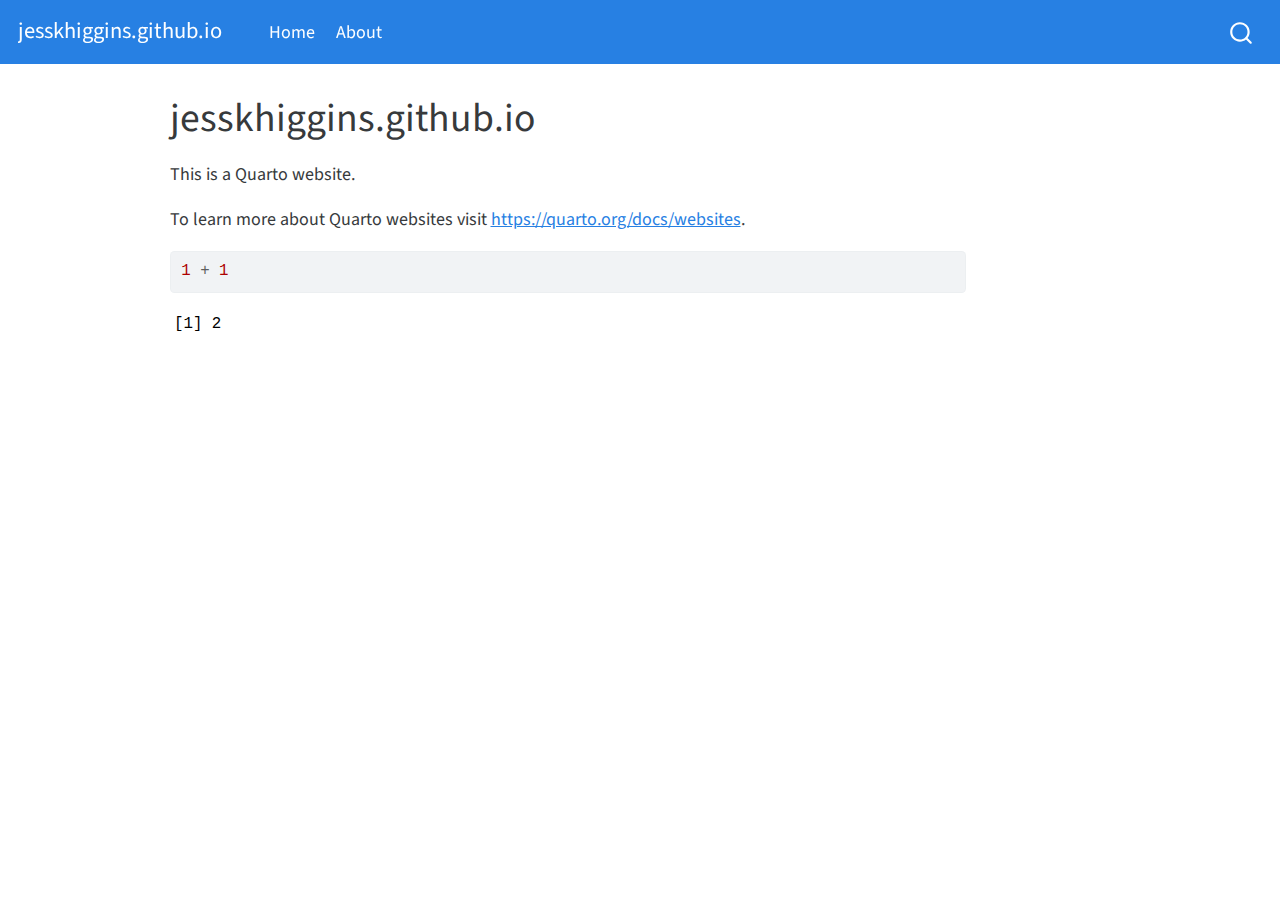
==== docs/index.html @ f2fef488 "setup files" ====
<!DOCTYPE html>
<html xmlns="http://www.w3.org/1999/xhtml" lang="en" xml:lang="en"><head>

<meta charset="utf-8">
<meta name="generator" content="quarto-1.2.269">

<meta name="viewport" content="width=device-width, initial-scale=1.0, user-scalable=yes">


<title>jesskhiggins.github.io</title>
<style>
code{white-space: pre-wrap;}
span.smallcaps{font-variant: small-caps;}
div.columns{display: flex; gap: min(4vw, 1.5em);}
div.column{flex: auto; overflow-x: auto;}
div.hanging-indent{margin-left: 1.5em; text-indent: -1.5em;}
ul.task-list{list-style: none;}
ul.task-list li input[type="checkbox"] {
  width: 0.8em;
  margin: 0 0.8em 0.2em -1.6em;
  vertical-align: middle;
}
pre > code.sourceCode { white-space: pre; position: relative; }
pre > code.sourceCode > span { display: inline-block; line-height: 1.25; }
pre > code.sourceCode > span:empty { height: 1.2em; }
.sourceCode { overflow: visible; }
code.sourceCode > span { color: inherit; text-decoration: inherit; }
div.sourceCode { margin: 1em 0; }
pre.sourceCode { margin: 0; }
@media screen {
div.sourceCode { overflow: auto; }
}
@media print {
pre > code.sourceCode { white-space: pre-wrap; }
pre > code.sourceCode > span { text-indent: -5em; padding-left: 5em; }
}
pre.numberSource code
  { counter-reset: source-line 0; }
pre.numberSource code > span
  { position: relative; left: -4em; counter-increment: source-line; }
pre.numberSource code > span > a:first-child::before
  { content: counter(source-line);
    position: relative; left: -1em; text-align: right; vertical-align: baseline;
    border: none; display: inline-block;
    -webkit-touch-callout: none; -webkit-user-select: none;
    -khtml-user-select: none; -moz-user-select: none;
    -ms-user-select: none; user-select: none;
    padding: 0 4px; width: 4em;
    color: #aaaaaa;
  }
pre.numberSource { margin-left: 3em; border-left: 1px solid #aaaaaa;  padding-left: 4px; }
div.sourceCode
  {   }
@media screen {
pre > code.sourceCode > span > a:first-child::before { text-decoration: underline; }
}
code span.al { color: #ff0000; font-weight: bold; } /* Alert */
code span.an { color: #60a0b0; font-weight: bold; font-style: italic; } /* Annotation */
code span.at { color: #7d9029; } /* Attribute */
code span.bn { color: #40a070; } /* BaseN */
code span.bu { color: #008000; } /* BuiltIn */
code span.cf { color: #007020; font-weight: bold; } /* ControlFlow */
code span.ch { color: #4070a0; } /* Char */
code span.cn { color: #880000; } /* Constant */
code span.co { color: #60a0b0; font-style: italic; } /* Comment */
code span.cv { color: #60a0b0; font-weight: bold; font-style: italic; } /* CommentVar */
code span.do { color: #ba2121; font-style: italic; } /* Documentation */
code span.dt { color: #902000; } /* DataType */
code span.dv { color: #40a070; } /* DecVal */
code span.er { color: #ff0000; font-weight: bold; } /* Error */
code span.ex { } /* Extension */
code span.fl { color: #40a070; } /* Float */
code span.fu { color: #06287e; } /* Function */
code span.im { color: #008000; font-weight: bold; } /* Import */
code span.in { color: #60a0b0; font-weight: bold; font-style: italic; } /* Information */
code span.kw { color: #007020; font-weight: bold; } /* Keyword */
code span.op { color: #666666; } /* Operator */
code span.ot { color: #007020; } /* Other */
code span.pp { color: #bc7a00; } /* Preprocessor */
code span.sc { color: #4070a0; } /* SpecialChar */
code span.ss { color: #bb6688; } /* SpecialString */
code span.st { color: #4070a0; } /* String */
code span.va { color: #19177c; } /* Variable */
code span.vs { color: #4070a0; } /* VerbatimString */
code span.wa { color: #60a0b0; font-weight: bold; font-style: italic; } /* Warning */
</style>


<script src="site_libs/quarto-nav/quarto-nav.js"></script>
<script src="site_libs/quarto-nav/headroom.min.js"></script>
<script src="site_libs/clipboard/clipboard.min.js"></script>
<script src="site_libs/quarto-search/autocomplete.umd.js"></script>
<script src="site_libs/quarto-search/fuse.min.js"></script>
<script src="site_libs/quarto-search/quarto-search.js"></script>
<meta name="quarto:offset" content="./">
<script src="site_libs/quarto-html/quarto.js"></script>
<script src="site_libs/quarto-html/popper.min.js"></script>
<script src="site_libs/quarto-html/tippy.umd.min.js"></script>
<script src="site_libs/quarto-html/anchor.min.js"></script>
<link href="site_libs/quarto-html/tippy.css" rel="stylesheet">
<link href="site_libs/quarto-html/quarto-syntax-highlighting.css" rel="stylesheet" id="quarto-text-highlighting-styles">
<script src="site_libs/bootstrap/bootstrap.min.js"></script>
<link href="site_libs/bootstrap/bootstrap-icons.css" rel="stylesheet">
<link href="site_libs/bootstrap/bootstrap.min.css" rel="stylesheet" id="quarto-bootstrap" data-mode="light">
<script id="quarto-search-options" type="application/json">{
  "location": "navbar",
  "copy-button": false,
  "collapse-after": 3,
  "panel-placement": "end",
  "type": "overlay",
  "limit": 20,
  "language": {
    "search-no-results-text": "No results",
    "search-matching-documents-text": "matching documents",
    "search-copy-link-title": "Copy link to search",
    "search-hide-matches-text": "Hide additional matches",
    "search-more-match-text": "more match in this document",
    "search-more-matches-text": "more matches in this document",
    "search-clear-button-title": "Clear",
    "search-detached-cancel-button-title": "Cancel",
    "search-submit-button-title": "Submit"
  }
}</script>


<link rel="stylesheet" href="styles.css">
</head>

<body class="nav-fixed">

<div id="quarto-search-results"></div>
  <header id="quarto-header" class="headroom fixed-top">
    <nav class="navbar navbar-expand-lg navbar-dark ">
      <div class="navbar-container container-fluid">
      <div class="navbar-brand-container">
    <a class="navbar-brand" href="./index.html">
    <span class="navbar-title">jesskhiggins.github.io</span>
    </a>
  </div>
          <button class="navbar-toggler" type="button" data-bs-toggle="collapse" data-bs-target="#navbarCollapse" aria-controls="navbarCollapse" aria-expanded="false" aria-label="Toggle navigation" onclick="if (window.quartoToggleHeadroom) { window.quartoToggleHeadroom(); }">
  <span class="navbar-toggler-icon"></span>
</button>
          <div class="collapse navbar-collapse" id="navbarCollapse">
            <ul class="navbar-nav navbar-nav-scroll me-auto">
  <li class="nav-item">
    <a class="nav-link active" href="./index.html" aria-current="page">
 <span class="menu-text">Home</span></a>
  </li>  
  <li class="nav-item">
    <a class="nav-link" href="./about.html">
 <span class="menu-text">About</span></a>
  </li>  
</ul>
              <div id="quarto-search" class="" title="Search"></div>
          </div> <!-- /navcollapse -->
      </div> <!-- /container-fluid -->
    </nav>
</header>
<!-- content -->
<div id="quarto-content" class="quarto-container page-columns page-rows-contents page-layout-article page-navbar">
<!-- sidebar -->
<!-- margin-sidebar -->
    <div id="quarto-margin-sidebar" class="sidebar margin-sidebar">
        
    </div>
<!-- main -->
<main class="content" id="quarto-document-content">

<header id="title-block-header" class="quarto-title-block default">
<div class="quarto-title">
<h1 class="title">jesskhiggins.github.io</h1>
</div>



<div class="quarto-title-meta">

    
  
    
  </div>
  

</header>

<p>This is a Quarto website.</p>
<p>To learn more about Quarto websites visit <a href="https://quarto.org/docs/websites" class="uri">https://quarto.org/docs/websites</a>.</p>
<div class="cell">
<div class="sourceCode cell-code" id="cb1"><pre class="sourceCode r code-with-copy"><code class="sourceCode r"><span id="cb1-1"><a href="#cb1-1" aria-hidden="true" tabindex="-1"></a><span class="dv">1</span> <span class="sc">+</span> <span class="dv">1</span></span></code><button title="Copy to Clipboard" class="code-copy-button"><i class="bi"></i></button></pre></div>
<div class="cell-output cell-output-stdout">
<pre><code>[1] 2</code></pre>
</div>
</div>



</main> <!-- /main -->
<script id="quarto-html-after-body" type="application/javascript">
window.document.addEventListener("DOMContentLoaded", function (event) {
  const toggleBodyColorMode = (bsSheetEl) => {
    const mode = bsSheetEl.getAttribute("data-mode");
    const bodyEl = window.document.querySelector("body");
    if (mode === "dark") {
      bodyEl.classList.add("quarto-dark");
      bodyEl.classList.remove("quarto-light");
    } else {
      bodyEl.classList.add("quarto-light");
      bodyEl.classList.remove("quarto-dark");
    }
  }
  const toggleBodyColorPrimary = () => {
    const bsSheetEl = window.document.querySelector("link#quarto-bootstrap");
    if (bsSheetEl) {
      toggleBodyColorMode(bsSheetEl);
    }
  }
  toggleBodyColorPrimary();  
  const icon = "";
  const anchorJS = new window.AnchorJS();
  anchorJS.options = {
    placement: 'right',
    icon: icon
  };
  anchorJS.add('.anchored');
  const clipboard = new window.ClipboardJS('.code-copy-button', {
    target: function(trigger) {
      return trigger.previousElementSibling;
    }
  });
  clipboard.on('success', function(e) {
    // button target
    const button = e.trigger;
    // don't keep focus
    button.blur();
    // flash "checked"
    button.classList.add('code-copy-button-checked');
    var currentTitle = button.getAttribute("title");
    button.setAttribute("title", "Copied!");
    let tooltip;
    if (window.bootstrap) {
      button.setAttribute("data-bs-toggle", "tooltip");
      button.setAttribute("data-bs-placement", "left");
      button.setAttribute("data-bs-title", "Copied!");
      tooltip = new bootstrap.Tooltip(button, 
        { trigger: "manual", 
          customClass: "code-copy-button-tooltip",
          offset: [0, -8]});
      tooltip.show();    
    }
    setTimeout(function() {
      if (tooltip) {
        tooltip.hide();
        button.removeAttribute("data-bs-title");
        button.removeAttribute("data-bs-toggle");
        button.removeAttribute("data-bs-placement");
      }
      button.setAttribute("title", currentTitle);
      button.classList.remove('code-copy-button-checked');
    }, 1000);
    // clear code selection
    e.clearSelection();
  });
  function tippyHover(el, contentFn) {
    const config = {
      allowHTML: true,
      content: contentFn,
      maxWidth: 500,
      delay: 100,
      arrow: false,
      appendTo: function(el) {
          return el.parentElement;
      },
      interactive: true,
      interactiveBorder: 10,
      theme: 'quarto',
      placement: 'bottom-start'
    };
    window.tippy(el, config); 
  }
  const noterefs = window.document.querySelectorAll('a[role="doc-noteref"]');
  for (var i=0; i<noterefs.length; i++) {
    const ref = noterefs[i];
    tippyHover(ref, function() {
      // use id or data attribute instead here
      let href = ref.getAttribute('data-footnote-href') || ref.getAttribute('href');
      try { href = new URL(href).hash; } catch {}
      const id = href.replace(/^#\/?/, "");
      const note = window.document.getElementById(id);
      return note.innerHTML;
    });
  }
  const findCites = (el) => {
    const parentEl = el.parentElement;
    if (parentEl) {
      const cites = parentEl.dataset.cites;
      if (cites) {
        return {
          el,
          cites: cites.split(' ')
        };
      } else {
        return findCites(el.parentElement)
      }
    } else {
      return undefined;
    }
  };
  var bibliorefs = window.document.querySelectorAll('a[role="doc-biblioref"]');
  for (var i=0; i<bibliorefs.length; i++) {
    const ref = bibliorefs[i];
    const citeInfo = findCites(ref);
    if (citeInfo) {
      tippyHover(citeInfo.el, function() {
        var popup = window.document.createElement('div');
        citeInfo.cites.forEach(function(cite) {
          var citeDiv = window.document.createElement('div');
          citeDiv.classList.add('hanging-indent');
          citeDiv.classList.add('csl-entry');
          var biblioDiv = window.document.getElementById('ref-' + cite);
          if (biblioDiv) {
            citeDiv.innerHTML = biblioDiv.innerHTML;
          }
          popup.appendChild(citeDiv);
        });
        return popup.innerHTML;
      });
    }
  }
});
</script>
</div> <!-- /content -->



</body></html>
---- docs/site_libs/quarto-html/tippy.css ----
.tippy-box[data-animation=fade][data-state=hidden]{opacity:0}[data-tippy-root]{max-width:calc(100vw - 10px)}.tippy-box{position:relative;background-color:#333;color:#fff;border-radius:4px;font-size:14px;line-height:1.4;white-space:normal;outline:0;transition-property:transform,visibility,opacity}.tippy-box[data-placement^=top]>.tippy-arrow{bottom:0}.tippy-box[data-placement^=top]>.tippy-arrow:before{bottom:-7px;left:0;border-width:8px 8px 0;border-top-color:initial;transform-origin:center top}.tippy-box[data-placement^=bottom]>.tippy-arrow{top:0}.tippy-box[data-placement^=bottom]>.tippy-arrow:before{top:-7px;left:0;border-width:0 8px 8px;border-bottom-color:initial;transform-origin:center bottom}.tippy-box[data-placement^=left]>.tippy-arrow{right:0}.tippy-box[data-placement^=left]>.tippy-arrow:before{border-width:8px 0 8px 8px;border-left-color:initial;right:-7px;transform-origin:center left}.tippy-box[data-placement^=right]>.tippy-arrow{left:0}.tippy-box[data-placement^=right]>.tippy-arrow:before{left:-7px;border-width:8px 8px 8px 0;border-right-color:initial;transform-origin:center right}.tippy-box[data-inertia][data-state=visible]{transition-timing-function:cubic-bezier(.54,1.5,.38,1.11)}.tippy-arrow{width:16px;height:16px;color:#333}.tippy-arrow:before{content:"";position:absolute;border-color:transparent;border-style:solid}.tippy-content{position:relative;padding:5px 9px;z-index:1}
---- docs/site_libs/quarto-html/quarto-syntax-highlighting.css ----
/* quarto syntax highlight colors */
:root {
  --quarto-hl-ot-color: #003B4F;
  --quarto-hl-at-color: #657422;
  --quarto-hl-ss-color: #20794D;
  --quarto-hl-an-color: #5E5E5E;
  --quarto-hl-fu-color: #4758AB;
  --quarto-hl-st-color: #20794D;
  --quarto-hl-cf-color: #003B4F;
  --quarto-hl-op-color: #5E5E5E;
  --quarto-hl-er-color: #AD0000;
  --quarto-hl-bn-color: #AD0000;
  --quarto-hl-al-color: #AD0000;
  --quarto-hl-va-color: #111111;
  --quarto-hl-bu-color: inherit;
  --quarto-hl-ex-color: inherit;
  --quarto-hl-pp-color: #AD0000;
  --quarto-hl-in-color: #5E5E5E;
  --quarto-hl-vs-color: #20794D;
  --quarto-hl-wa-color: #5E5E5E;
  --quarto-hl-do-color: #5E5E5E;
  --quarto-hl-im-color: #00769E;
  --quarto-hl-ch-color: #20794D;
  --quarto-hl-dt-color: #AD0000;
  --quarto-hl-fl-color: #AD0000;
  --quarto-hl-co-color: #5E5E5E;
  --quarto-hl-cv-color: #5E5E5E;
  --quarto-hl-cn-color: #8f5902;
  --quarto-hl-sc-color: #5E5E5E;
  --quarto-hl-dv-color: #AD0000;
  --quarto-hl-kw-color: #003B4F;
}

/* other quarto variables */
:root {
  --quarto-font-monospace: SFMono-Regular, Menlo, Monaco, Consolas, "Liberation Mono", "Courier New", monospace;
}

pre > code.sourceCode > span {
  color: #003B4F;
}

code span {
  color: #003B4F;
}

code.sourceCode > span {
  color: #003B4F;
}

div.sourceCode,
div.sourceCode pre.sourceCode {
  color: #003B4F;
}

code span.ot {
  color: #003B4F;
}

code span.at {
  color: #657422;
}

code span.ss {
  color: #20794D;
}

code span.an {
  color: #5E5E5E;
}

code span.fu {
  color: #4758AB;
}

code span.st {
  color: #20794D;
}

code span.cf {
  color: #003B4F;
}

code span.op {
  color: #5E5E5E;
}

code span.er {
  color: #AD0000;
}

code span.bn {
  color: #AD0000;
}

code span.al {
  color: #AD0000;
}

code span.va {
  color: #111111;
}

code span.pp {
  color: #AD0000;
}

code span.in {
  color: #5E5E5E;
}

code span.vs {
  color: #20794D;
}

code span.wa {
  color: #5E5E5E;
  font-style: italic;
}

code span.do {
  color: #5E5E5E;
  font-style: italic;
}

code span.im {
  color: #00769E;
}

code span.ch {
  color: #20794D;
}

code span.dt {
  color: #AD0000;
}

code span.fl {
  color: #AD0000;
}

code span.co {
  color: #5E5E5E;
}

code span.cv {
  color: #5E5E5E;
  font-style: italic;
}

code span.cn {
  color: #8f5902;
}

code span.sc {
  color: #5E5E5E;
}

code span.dv {
  color: #AD0000;
}

code span.kw {
  color: #003B4F;
}

.prevent-inlining {
  content: "</";
}

/*# sourceMappingURL=debc5d5d77c3f9108843748ff7464032.css.map */
---- docs/styles.css ----
/* css styles */
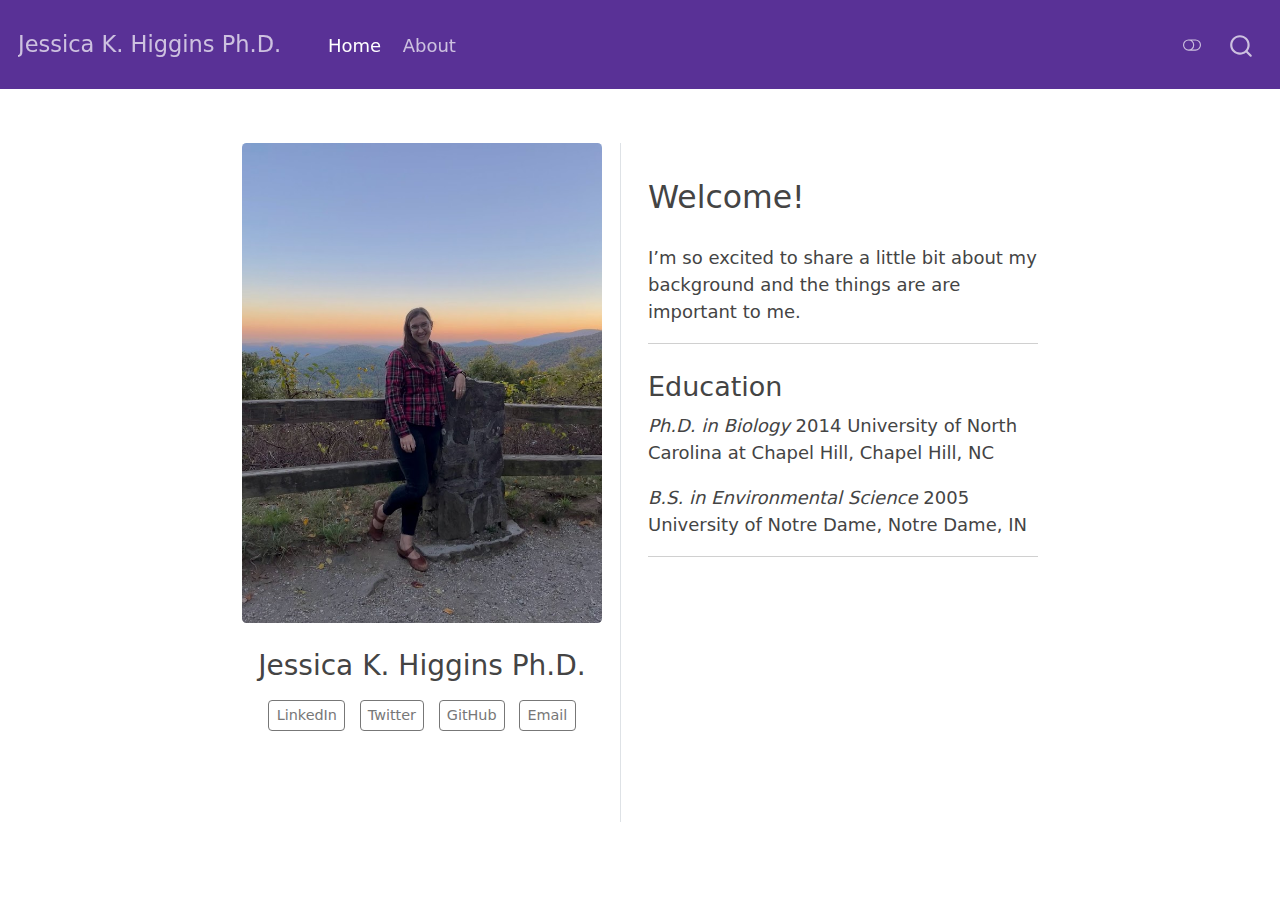
==== commit cbb81f0e: "added a basic theme and about page" ====
--- a/docs/index.html
+++ b/docs/index.html
@@ -7,7 +7,7 @@
 <meta name="viewport" content="width=device-width, initial-scale=1.0, user-scalable=yes">
 
 
-<title>jesskhiggins.github.io</title>
+<title>Jessica K. Higgins Ph.D.</title>
 <style>
 code{white-space: pre-wrap;}
 span.smallcaps{font-variant: small-caps;}
@@ -20,69 +20,6 @@
   margin: 0 0.8em 0.2em -1.6em;
   vertical-align: middle;
 }
-pre > code.sourceCode { white-space: pre; position: relative; }
-pre > code.sourceCode > span { display: inline-block; line-height: 1.25; }
-pre > code.sourceCode > span:empty { height: 1.2em; }
-.sourceCode { overflow: visible; }
-code.sourceCode > span { color: inherit; text-decoration: inherit; }
-div.sourceCode { margin: 1em 0; }
-pre.sourceCode { margin: 0; }
-@media screen {
-div.sourceCode { overflow: auto; }
-}
-@media print {
-pre > code.sourceCode { white-space: pre-wrap; }
-pre > code.sourceCode > span { text-indent: -5em; padding-left: 5em; }
-}
-pre.numberSource code
-  { counter-reset: source-line 0; }
-pre.numberSource code > span
-  { position: relative; left: -4em; counter-increment: source-line; }
-pre.numberSource code > span > a:first-child::before
-  { content: counter(source-line);
-    position: relative; left: -1em; text-align: right; vertical-align: baseline;
-    border: none; display: inline-block;
-    -webkit-touch-callout: none; -webkit-user-select: none;
-    -khtml-user-select: none; -moz-user-select: none;
-    -ms-user-select: none; user-select: none;
-    padding: 0 4px; width: 4em;
-    color: #aaaaaa;
-  }
-pre.numberSource { margin-left: 3em; border-left: 1px solid #aaaaaa;  padding-left: 4px; }
-div.sourceCode
-  {   }
-@media screen {
-pre > code.sourceCode > span > a:first-child::before { text-decoration: underline; }
-}
-code span.al { color: #ff0000; font-weight: bold; } /* Alert */
-code span.an { color: #60a0b0; font-weight: bold; font-style: italic; } /* Annotation */
-code span.at { color: #7d9029; } /* Attribute */
-code span.bn { color: #40a070; } /* BaseN */
-code span.bu { color: #008000; } /* BuiltIn */
-code span.cf { color: #007020; font-weight: bold; } /* ControlFlow */
-code span.ch { color: #4070a0; } /* Char */
-code span.cn { color: #880000; } /* Constant */
-code span.co { color: #60a0b0; font-style: italic; } /* Comment */
-code span.cv { color: #60a0b0; font-weight: bold; font-style: italic; } /* CommentVar */
-code span.do { color: #ba2121; font-style: italic; } /* Documentation */
-code span.dt { color: #902000; } /* DataType */
-code span.dv { color: #40a070; } /* DecVal */
-code span.er { color: #ff0000; font-weight: bold; } /* Error */
-code span.ex { } /* Extension */
-code span.fl { color: #40a070; } /* Float */
-code span.fu { color: #06287e; } /* Function */
-code span.im { color: #008000; font-weight: bold; } /* Import */
-code span.in { color: #60a0b0; font-weight: bold; font-style: italic; } /* Information */
-code span.kw { color: #007020; font-weight: bold; } /* Keyword */
-code span.op { color: #666666; } /* Operator */
-code span.ot { color: #007020; } /* Other */
-code span.pp { color: #bc7a00; } /* Preprocessor */
-code span.sc { color: #4070a0; } /* SpecialChar */
-code span.ss { color: #bb6688; } /* SpecialString */
-code span.st { color: #4070a0; } /* String */
-code span.va { color: #19177c; } /* Variable */
-code span.vs { color: #4070a0; } /* VerbatimString */
-code span.wa { color: #60a0b0; font-weight: bold; font-style: italic; } /* Warning */
 </style>
 
 
@@ -96,12 +33,13 @@
 <script src="site_libs/quarto-html/quarto.js"></script>
 <script src="site_libs/quarto-html/popper.min.js"></script>
 <script src="site_libs/quarto-html/tippy.umd.min.js"></script>
-<script src="site_libs/quarto-html/anchor.min.js"></script>
 <link href="site_libs/quarto-html/tippy.css" rel="stylesheet">
-<link href="site_libs/quarto-html/quarto-syntax-highlighting.css" rel="stylesheet" id="quarto-text-highlighting-styles">
+<link href="site_libs/quarto-html/quarto-syntax-highlighting.css" rel="stylesheet" class="quarto-color-scheme" id="quarto-text-highlighting-styles">
+<link href="site_libs/quarto-html/quarto-syntax-highlighting-dark.css" rel="prefetch" class="quarto-color-scheme quarto-color-alternate" id="quarto-text-highlighting-styles">
 <script src="site_libs/bootstrap/bootstrap.min.js"></script>
 <link href="site_libs/bootstrap/bootstrap-icons.css" rel="stylesheet">
-<link href="site_libs/bootstrap/bootstrap.min.css" rel="stylesheet" id="quarto-bootstrap" data-mode="light">
+<link href="site_libs/bootstrap/bootstrap.min.css" rel="stylesheet" class="quarto-color-scheme" id="quarto-bootstrap" data-mode="light">
+<link href="site_libs/bootstrap/bootstrap-dark.min.css" rel="prefetch" class="quarto-color-scheme quarto-color-alternate" id="quarto-bootstrap" data-mode="dark">
 <script id="quarto-search-options" type="application/json">{
   "location": "navbar",
   "copy-button": false,
@@ -126,7 +64,7 @@
 <link rel="stylesheet" href="styles.css">
 </head>
 
-<body class="nav-fixed">
+<body class="nav-fixed fullcontent">
 
 <div id="quarto-search-results"></div>
   <header id="quarto-header" class="headroom fixed-top">
@@ -134,7 +72,7 @@
       <div class="navbar-container container-fluid">
       <div class="navbar-brand-container">
     <a class="navbar-brand" href="./index.html">
-    <span class="navbar-title">jesskhiggins.github.io</span>
+    <span class="navbar-title">Jessica K. Higgins Ph.D.</span>
     </a>
   </div>
           <button class="navbar-toggler" type="button" data-bs-toggle="collapse" data-bs-target="#navbarCollapse" aria-controls="navbarCollapse" aria-expanded="false" aria-label="Toggle navigation" onclick="if (window.quartoToggleHeadroom) { window.quartoToggleHeadroom(); }">
@@ -151,6 +89,9 @@
  <span class="menu-text">About</span></a>
   </li>  
 </ul>
+              <div class="quarto-toggle-container">
+                  <a href="" class="quarto-color-scheme-toggle nav-link" onclick="window.quartoToggleColorScheme(); return false;" title="Toggle dark mode"><i class="bi"></i></a>
+              </div>
               <div id="quarto-search" class="" title="Search"></div>
           </div> <!-- /navcollapse -->
       </div> <!-- /container-fluid -->
@@ -160,41 +101,51 @@
 <div id="quarto-content" class="quarto-container page-columns page-rows-contents page-layout-article page-navbar">
 <!-- sidebar -->
 <!-- margin-sidebar -->
-    <div id="quarto-margin-sidebar" class="sidebar margin-sidebar">
-        
-    </div>
+    
 <!-- main -->
-<main class="content" id="quarto-document-content">
-
+<div class="quarto-about-trestles">
+  <div class="about-entity">
+    <img src="images/Jessicafullbody.jpg" class="about-image
+  rounded " style="width: 20em;">
 <header id="title-block-header" class="quarto-title-block default">
 <div class="quarto-title">
-<h1 class="title">jesskhiggins.github.io</h1>
+<h1 class="title">Jessica K. Higgins Ph.D.</h1>
 </div>
-
-
-
 <div class="quarto-title-meta">
-
-    
-  
-    
   </div>
-  
-
 </header>
-
-<p>This is a Quarto website.</p>
-<p>To learn more about Quarto websites visit <a href="https://quarto.org/docs/websites" class="uri">https://quarto.org/docs/websites</a>.</p>
-<div class="cell">
-<div class="sourceCode cell-code" id="cb1"><pre class="sourceCode r code-with-copy"><code class="sourceCode r"><span id="cb1-1"><a href="#cb1-1" aria-hidden="true" tabindex="-1"></a><span class="dv">1</span> <span class="sc">+</span> <span class="dv">1</span></span></code><button title="Copy to Clipboard" class="code-copy-button"><i class="bi"></i></button></pre></div>
-<div class="cell-output cell-output-stdout">
-<pre><code>[1] 2</code></pre>
+    <div class="about-links">
+  <a href="https://www.linkedin.com/in/jkhiggins/" class="about-link">
+     <span class="about-link-text">LinkedIn</span>
+  </a>
+  <a href="https://twitter.com/JessicaKHiggins/" class="about-link">
+     <span class="about-link-text">Twitter</span>
+  </a>
+  <a href="https://github.com/JessKHiggins/" class="about-link">
+     <span class="about-link-text">GitHub</span>
+  </a>
+  <a href="mailto:jessicakhiggins\@gmail.com" class="about-link">
+     <span class="about-link-text">Email</span>
+  </a>
 </div>
+  </div>
+  <div class="about-contents"><main class="content" id="quarto-document-content">
+<section id="welcome" class="level2">
+<h2 data-anchor-id="welcome">Welcome!</h2>
+<p>I’m so excited to share a little bit about my background and the things are are important to me.</p>
+<hr>
+<section id="education" class="level3">
+<h3 data-anchor-id="education">Education</h3>
+<p><em>Ph.D.&nbsp;in Biology</em> 2014 University of North Carolina at Chapel Hill, Chapel Hill, NC</p>
+<p><em>B.S. in Environmental Science</em> 2005 University of Notre Dame, Notre Dame, IN</p>
+<hr>
+
+
+</section>
+</section>
+</main></div>
 </div>
-
-
-
-</main> <!-- /main -->
+ <!-- /main -->
 <script id="quarto-html-after-body" type="application/javascript">
 window.document.addEventListener("DOMContentLoaded", function (event) {
   const toggleBodyColorMode = (bsSheetEl) => {
@@ -215,13 +166,121 @@
     }
   }
   toggleBodyColorPrimary();  
-  const icon = "";
-  const anchorJS = new window.AnchorJS();
-  anchorJS.options = {
-    placement: 'right',
-    icon: icon
+  const disableStylesheet = (stylesheets) => {
+    for (let i=0; i < stylesheets.length; i++) {
+      const stylesheet = stylesheets[i];
+      stylesheet.rel = 'prefetch';
+    }
+  }
+  const enableStylesheet = (stylesheets) => {
+    for (let i=0; i < stylesheets.length; i++) {
+      const stylesheet = stylesheets[i];
+      stylesheet.rel = 'stylesheet';
+    }
+  }
+  const manageTransitions = (selector, allowTransitions) => {
+    const els = window.document.querySelectorAll(selector);
+    for (let i=0; i < els.length; i++) {
+      const el = els[i];
+      if (allowTransitions) {
+        el.classList.remove('notransition');
+      } else {
+        el.classList.add('notransition');
+      }
+    }
+  }
+  const toggleColorMode = (alternate) => {
+    // Switch the stylesheets
+    const alternateStylesheets = window.document.querySelectorAll('link.quarto-color-scheme.quarto-color-alternate');
+    manageTransitions('#quarto-margin-sidebar .nav-link', false);
+    if (alternate) {
+      enableStylesheet(alternateStylesheets);
+      for (const sheetNode of alternateStylesheets) {
+        if (sheetNode.id === "quarto-bootstrap") {
+          toggleBodyColorMode(sheetNode);
+        }
+      }
+    } else {
+      disableStylesheet(alternateStylesheets);
+      toggleBodyColorPrimary();
+    }
+    manageTransitions('#quarto-margin-sidebar .nav-link', true);
+    // Switch the toggles
+    const toggles = window.document.querySelectorAll('.quarto-color-scheme-toggle');
+    for (let i=0; i < toggles.length; i++) {
+      const toggle = toggles[i];
+      if (toggle) {
+        if (alternate) {
+          toggle.classList.add("alternate");     
+        } else {
+          toggle.classList.remove("alternate");
+        }
+      }
+    }
+    // Hack to workaround the fact that safari doesn't
+    // properly recolor the scrollbar when toggling (#1455)
+    if (navigator.userAgent.indexOf('Safari') > 0 && navigator.userAgent.indexOf('Chrome') == -1) {
+      manageTransitions("body", false);
+      window.scrollTo(0, 1);
+      setTimeout(() => {
+        window.scrollTo(0, 0);
+        manageTransitions("body", true);
+      }, 40);  
+    }
+  }
+  const isFileUrl = () => { 
+    return window.location.protocol === 'file:';
+  }
+  const hasAlternateSentinel = () => {  
+    let styleSentinel = getColorSchemeSentinel();
+    if (styleSentinel !== null) {
+      return styleSentinel === "alternate";
+    } else {
+      return false;
+    }
+  }
+  const setStyleSentinel = (alternate) => {
+    const value = alternate ? "alternate" : "default";
+    if (!isFileUrl()) {
+      window.localStorage.setItem("quarto-color-scheme", value);
+    } else {
+      localAlternateSentinel = value;
+    }
+  }
+  const getColorSchemeSentinel = () => {
+    if (!isFileUrl()) {
+      const storageValue = window.localStorage.getItem("quarto-color-scheme");
+      return storageValue != null ? storageValue : localAlternateSentinel;
+    } else {
+      return localAlternateSentinel;
+    }
+  }
+  let localAlternateSentinel = 'default';
+  // Dark / light mode switch
+  window.quartoToggleColorScheme = () => {
+    // Read the current dark / light value 
+    let toAlternate = !hasAlternateSentinel();
+    toggleColorMode(toAlternate);
+    setStyleSentinel(toAlternate);
   };
-  anchorJS.add('.anchored');
+  // Ensure there is a toggle, if there isn't float one in the top right
+  if (window.document.querySelector('.quarto-color-scheme-toggle') === null) {
+    const a = window.document.createElement('a');
+    a.classList.add('top-right');
+    a.classList.add('quarto-color-scheme-toggle');
+    a.href = "";
+    a.onclick = function() { try { window.quartoToggleColorScheme(); } catch {} return false; };
+    const i = window.document.createElement("i");
+    i.classList.add('bi');
+    a.appendChild(i);
+    window.document.body.appendChild(a);
+  }
+  // Switch to dark mode if need be
+  if (hasAlternateSentinel()) {
+    toggleColorMode(true);
+  } else {
+    toggleColorMode(false);
+  }
   const clipboard = new window.ClipboardJS('.code-copy-button', {
     target: function(trigger) {
       return trigger.previousElementSibling;
--- a/docs/site_libs/quarto-html/quarto-syntax-highlighting-dark.css
+++ b/docs/site_libs/quarto-html/quarto-syntax-highlighting-dark.css
@@ -0,0 +1,187 @@
+/* quarto syntax highlight colors */
+:root {
+  --quarto-hl-al-color: #f07178;
+  --quarto-hl-an-color: #d4d0ab;
+  --quarto-hl-at-color: #00e0e0;
+  --quarto-hl-bn-color: #d4d0ab;
+  --quarto-hl-bu-color: #abe338;
+  --quarto-hl-ch-color: #abe338;
+  --quarto-hl-co-color: #f8f8f2;
+  --quarto-hl-cv-color: #ffd700;
+  --quarto-hl-cn-color: #ffd700;
+  --quarto-hl-cf-color: #ffa07a;
+  --quarto-hl-dt-color: #ffa07a;
+  --quarto-hl-dv-color: #d4d0ab;
+  --quarto-hl-do-color: #f8f8f2;
+  --quarto-hl-er-color: #f07178;
+  --quarto-hl-ex-color: #00e0e0;
+  --quarto-hl-fl-color: #d4d0ab;
+  --quarto-hl-fu-color: #ffa07a;
+  --quarto-hl-im-color: #abe338;
+  --quarto-hl-in-color: #d4d0ab;
+  --quarto-hl-kw-color: #ffa07a;
+  --quarto-hl-op-color: #ffa07a;
+  --quarto-hl-ot-color: #00e0e0;
+  --quarto-hl-pp-color: #dcc6e0;
+  --quarto-hl-re-color: #00e0e0;
+  --quarto-hl-sc-color: #abe338;
+  --quarto-hl-ss-color: #abe338;
+  --quarto-hl-st-color: #abe338;
+  --quarto-hl-va-color: #00e0e0;
+  --quarto-hl-vs-color: #abe338;
+  --quarto-hl-wa-color: #dcc6e0;
+}
+
+/* other quarto variables */
+:root {
+  --quarto-font-monospace: SFMono-Regular, Menlo, Monaco, Consolas, "Liberation Mono", "Courier New", monospace;
+}
+
+code span.al {
+  font-weight: bold;
+  color: #f07178;
+}
+
+code span.an {
+  color: #d4d0ab;
+}
+
+code span.at {
+  color: #00e0e0;
+}
+
+code span.bn {
+  color: #d4d0ab;
+}
+
+code span.bu {
+  color: #abe338;
+}
+
+code span.ch {
+  color: #abe338;
+}
+
+code span.co {
+  font-style: italic;
+  color: #f8f8f2;
+}
+
+code span.cv {
+  color: #ffd700;
+}
+
+code span.cn {
+  color: #ffd700;
+}
+
+code span.cf {
+  font-weight: bold;
+  color: #ffa07a;
+}
+
+code span.dt {
+  color: #ffa07a;
+}
+
+code span.dv {
+  color: #d4d0ab;
+}
+
+code span.do {
+  color: #f8f8f2;
+}
+
+code span.er {
+  color: #f07178;
+  text-decoration: underline;
+}
+
+code span.ex {
+  font-weight: bold;
+  color: #00e0e0;
+}
+
+code span.fl {
+  color: #d4d0ab;
+}
+
+code span.fu {
+  color: #ffa07a;
+}
+
+code span.im {
+  color: #abe338;
+}
+
+code span.in {
+  color: #d4d0ab;
+}
+
+code span.kw {
+  font-weight: bold;
+  color: #ffa07a;
+}
+
+pre > code.sourceCode > span {
+  color: #f8f8f2;
+}
+
+code span {
+  color: #f8f8f2;
+}
+
+code.sourceCode > span {
+  color: #f8f8f2;
+}
+
+div.sourceCode,
+div.sourceCode pre.sourceCode {
+  color: #f8f8f2;
+}
+
+code span.op {
+  color: #ffa07a;
+}
+
+code span.ot {
+  color: #00e0e0;
+}
+
+code span.pp {
+  color: #dcc6e0;
+}
+
+code span.re {
+  color: #00e0e0;
+}
+
+code span.sc {
+  color: #abe338;
+}
+
+code span.ss {
+  color: #abe338;
+}
+
+code span.st {
+  color: #abe338;
+}
+
+code span.va {
+  color: #00e0e0;
+}
+
+code span.vs {
+  color: #abe338;
+}
+
+code span.wa {
+  color: #dcc6e0;
+}
+
+.prevent-inlining {
+  content: "</";
+}
+
+/*# sourceMappingURL=935a306eefa94366c21e1a970dddb765.css.map */
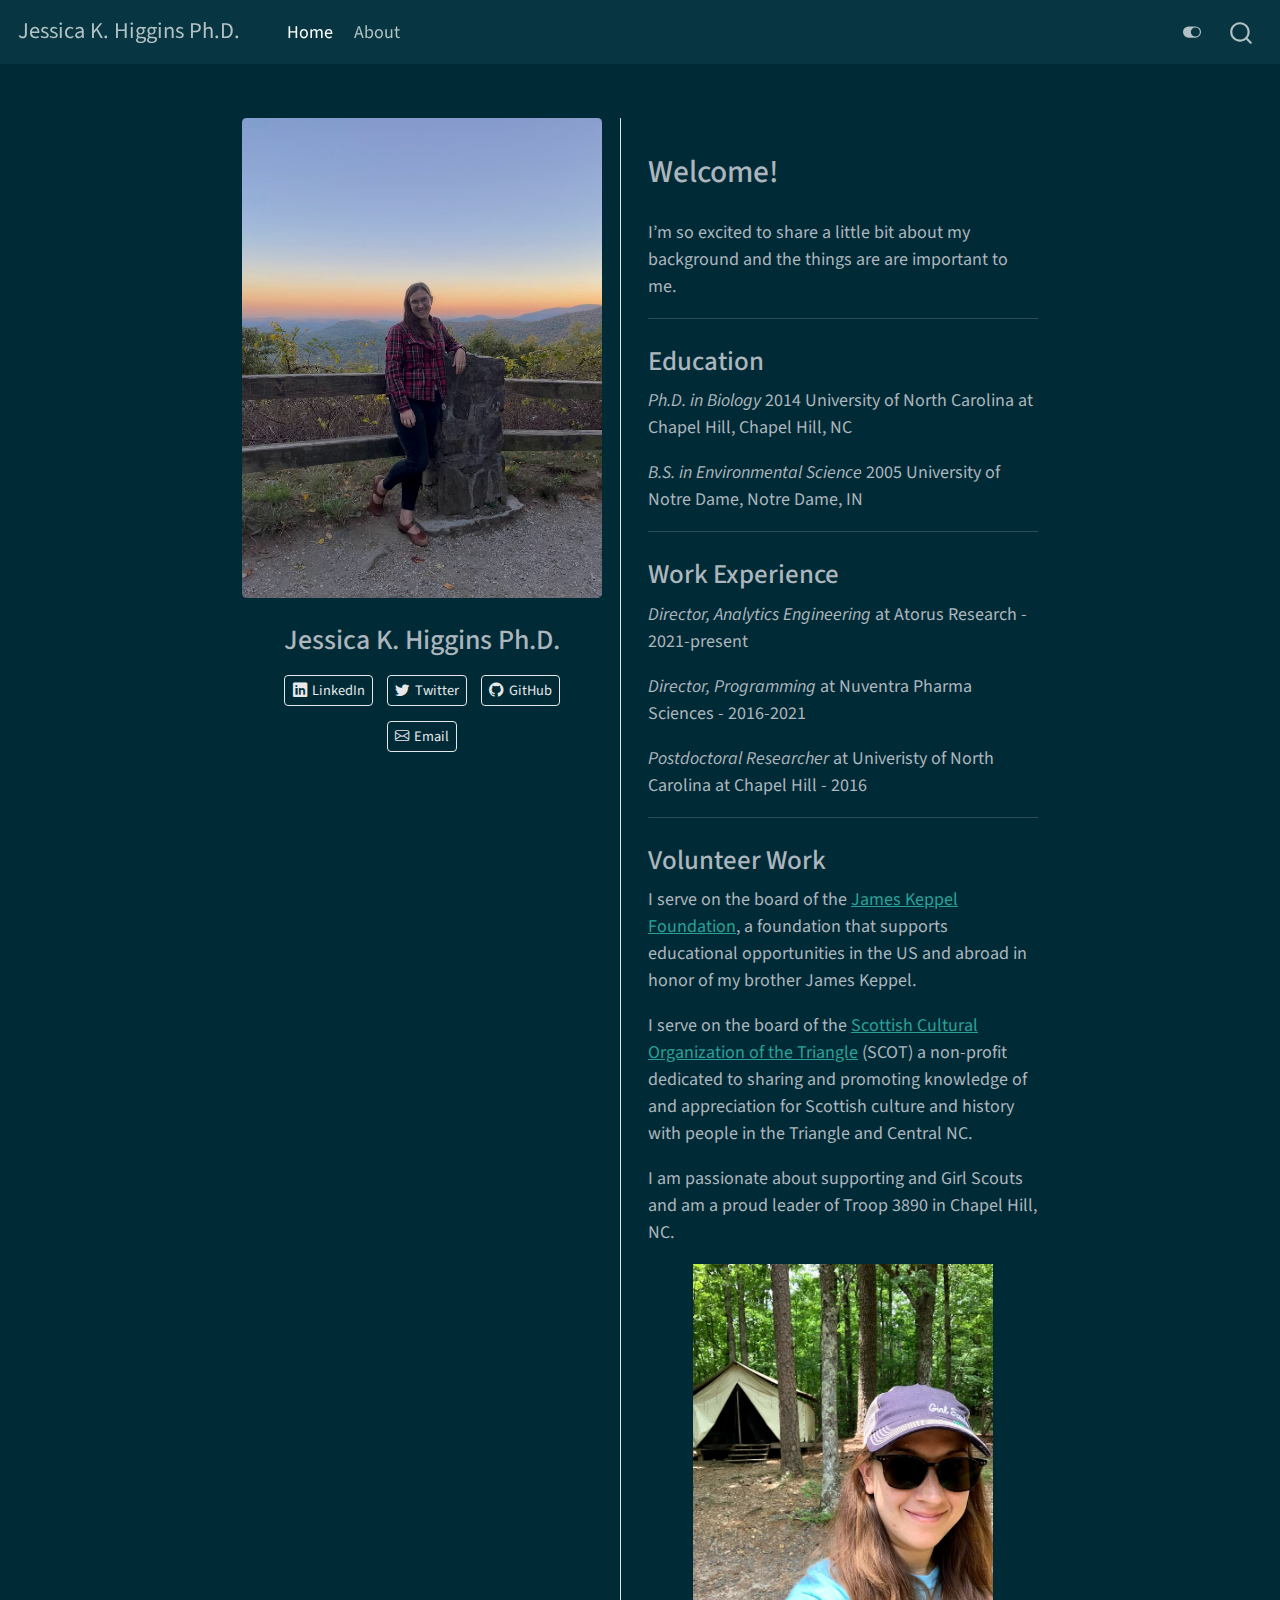
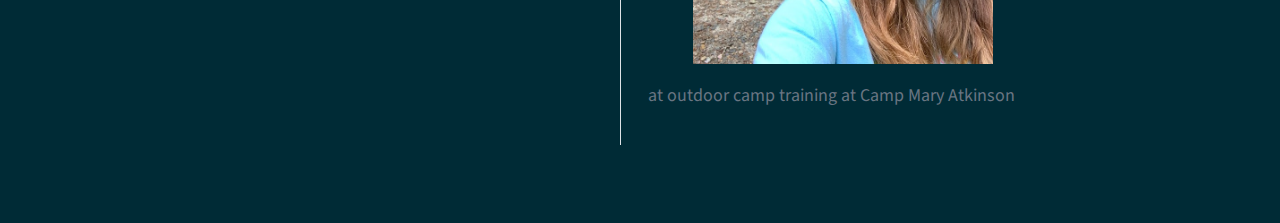
==== commit ed661819: "adding in work and volunteer sections" ====
--- a/docs/index.html
+++ b/docs/index.html
@@ -35,11 +35,11 @@
 <script src="site_libs/quarto-html/tippy.umd.min.js"></script>
 <link href="site_libs/quarto-html/tippy.css" rel="stylesheet">
 <link href="site_libs/quarto-html/quarto-syntax-highlighting.css" rel="stylesheet" class="quarto-color-scheme" id="quarto-text-highlighting-styles">
-<link href="site_libs/quarto-html/quarto-syntax-highlighting-dark.css" rel="prefetch" class="quarto-color-scheme quarto-color-alternate" id="quarto-text-highlighting-styles">
+<link href="site_libs/quarto-html/quarto-syntax-highlighting-dark.css" rel="stylesheet" class="quarto-color-scheme quarto-color-alternate" id="quarto-text-highlighting-styles">
 <script src="site_libs/bootstrap/bootstrap.min.js"></script>
 <link href="site_libs/bootstrap/bootstrap-icons.css" rel="stylesheet">
 <link href="site_libs/bootstrap/bootstrap.min.css" rel="stylesheet" class="quarto-color-scheme" id="quarto-bootstrap" data-mode="light">
-<link href="site_libs/bootstrap/bootstrap-dark.min.css" rel="prefetch" class="quarto-color-scheme quarto-color-alternate" id="quarto-bootstrap" data-mode="dark">
+<link href="site_libs/bootstrap/bootstrap-dark.min.css" rel="stylesheet" class="quarto-color-scheme quarto-color-alternate" id="quarto-bootstrap" data-mode="dark">
 <script id="quarto-search-options" type="application/json">{
   "location": "navbar",
   "copy-button": false,
@@ -116,15 +116,19 @@
 </header>
     <div class="about-links">
   <a href="https://www.linkedin.com/in/jkhiggins/" class="about-link">
+    <i class="bi bi-linkedin"></i>
      <span class="about-link-text">LinkedIn</span>
   </a>
   <a href="https://twitter.com/JessicaKHiggins/" class="about-link">
+    <i class="bi bi-twitter"></i>
      <span class="about-link-text">Twitter</span>
   </a>
   <a href="https://github.com/JessKHiggins/" class="about-link">
+    <i class="bi bi-github"></i>
      <span class="about-link-text">GitHub</span>
   </a>
-  <a href="mailto:jessicakhiggins\@gmail.com" class="about-link">
+  <a href="mailto:jessicakhiggins@gmail.com" class="about-link">
+    <i class="bi bi-envelope"></i>
      <span class="about-link-text">Email</span>
   </a>
 </div>
@@ -139,6 +143,25 @@
 <p><em>Ph.D.&nbsp;in Biology</em> 2014 University of North Carolina at Chapel Hill, Chapel Hill, NC</p>
 <p><em>B.S. in Environmental Science</em> 2005 University of Notre Dame, Notre Dame, IN</p>
 <hr>
+</section>
+<section id="work-experience" class="level3">
+<h3 data-anchor-id="work-experience">Work Experience</h3>
+<p><em>Director, Analytics Engineering</em> at Atorus Research - 2021-present</p>
+<p><em>Director, Programming</em> at Nuventra Pharma Sciences - 2016-2021</p>
+<p><em>Postdoctoral Researcher</em> at Univeristy of North Carolina at Chapel Hill - 2016</p>
+<hr>
+</section>
+<section id="volunteer-work" class="level3">
+<h3 data-anchor-id="volunteer-work">Volunteer Work</h3>
+<p>I serve on the board of the <a href="https://www.jameskeppelfoundation.org/">James Keppel Foundation</a>, a foundation that supports educational opportunities in the US and abroad in honor of my brother James Keppel.</p>
+<p>I serve on the board of the <a href="https://scot.us/">Scottish Cultural Organization of the Triangle</a> (SCOT) a non-profit dedicated to sharing and promoting knowledge of and appreciation for Scottish culture and history with people in the Triangle and Central NC.</p>
+<p>I am passionate about supporting and Girl Scouts and am a proud leader of Troop 3890 in Chapel Hill, NC.</p>
+<div class="quarto-figure quarto-figure-center">
+<figure class="figure">
+<p><img src="images/jessicagirlscout.jpg" class="img-fluid figure-img" width="300"></p>
+<p></p><figcaption class="figure-caption">at outdoor camp training at Camp Mary Atkinson</figcaption><p></p>
+</figure>
+</div>
 
 
 </section>
@@ -255,7 +278,7 @@
       return localAlternateSentinel;
     }
   }
-  let localAlternateSentinel = 'default';
+  let localAlternateSentinel = 'alternate';
   // Dark / light mode switch
   window.quartoToggleColorScheme = () => {
     // Read the current dark / light value 
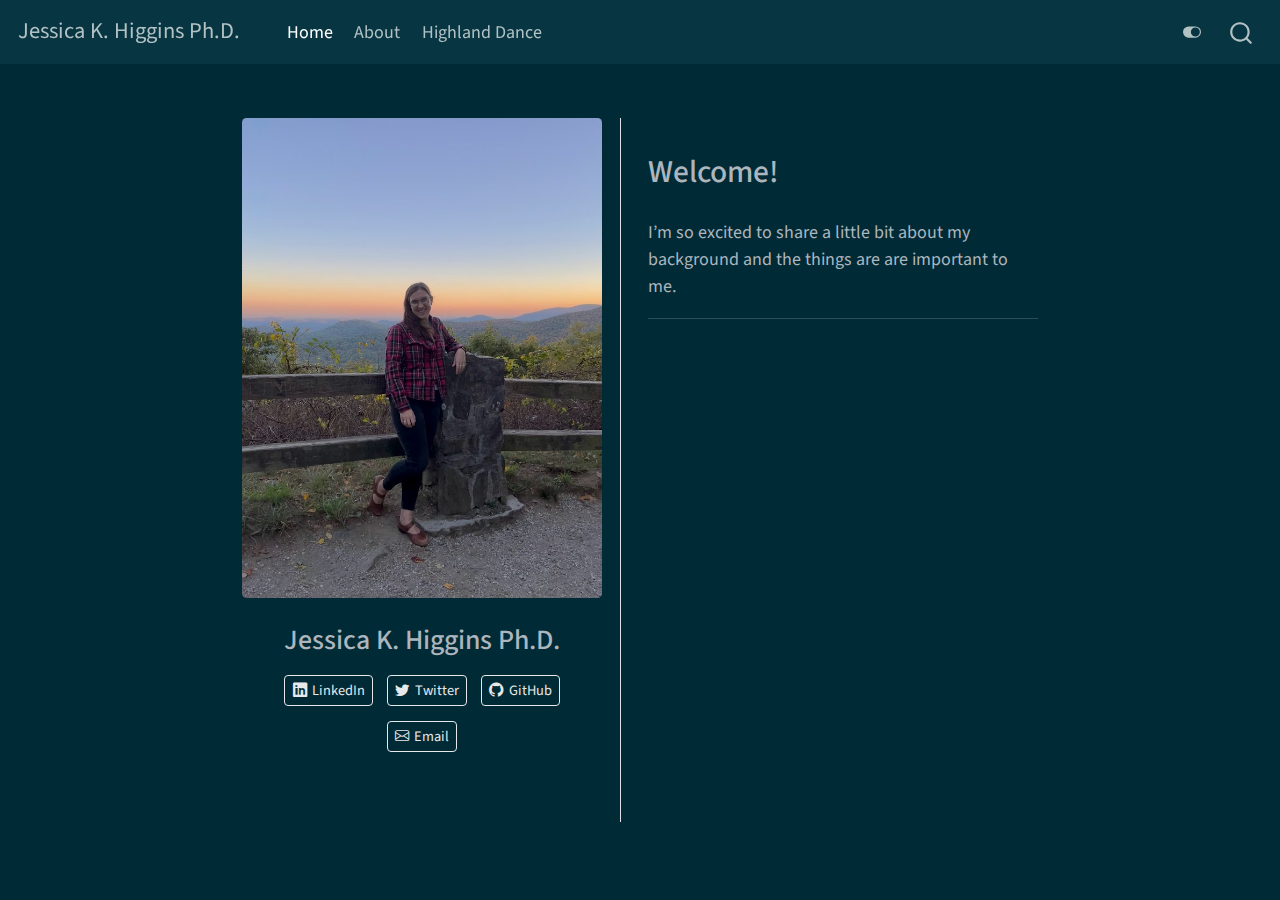
==== commit f6a29eeb: "added a highland dance page and updated the about me page" ====
--- a/docs/index.html
+++ b/docs/index.html
@@ -87,6 +87,10 @@
   <li class="nav-item">
     <a class="nav-link" href="./about.html">
  <span class="menu-text">About</span></a>
+  </li>  
+  <li class="nav-item">
+    <a class="nav-link" href="./dance.html">
+ <span class="menu-text">Highland Dance</span></a>
   </li>  
 </ul>
               <div class="quarto-toggle-container">
@@ -138,30 +142,8 @@
 <h2 data-anchor-id="welcome">Welcome!</h2>
 <p>I’m so excited to share a little bit about my background and the things are are important to me.</p>
 <hr>
-<section id="education" class="level3">
-<h3 data-anchor-id="education">Education</h3>
-<p><em>Ph.D.&nbsp;in Biology</em> 2014 University of North Carolina at Chapel Hill, Chapel Hill, NC</p>
-<p><em>B.S. in Environmental Science</em> 2005 University of Notre Dame, Notre Dame, IN</p>
-<hr>
-</section>
-<section id="work-experience" class="level3">
-<h3 data-anchor-id="work-experience">Work Experience</h3>
-<p><em>Director, Analytics Engineering</em> at Atorus Research - 2021-present</p>
-<p><em>Director, Programming</em> at Nuventra Pharma Sciences - 2016-2021</p>
-<p><em>Postdoctoral Researcher</em> at Univeristy of North Carolina at Chapel Hill - 2016</p>
-<hr>
-</section>
-<section id="volunteer-work" class="level3">
-<h3 data-anchor-id="volunteer-work">Volunteer Work</h3>
-<p>I serve on the board of the <a href="https://www.jameskeppelfoundation.org/">James Keppel Foundation</a>, a foundation that supports educational opportunities in the US and abroad in honor of my brother James Keppel.</p>
-<p>I serve on the board of the <a href="https://scot.us/">Scottish Cultural Organization of the Triangle</a> (SCOT) a non-profit dedicated to sharing and promoting knowledge of and appreciation for Scottish culture and history with people in the Triangle and Central NC.</p>
-<p>I am passionate about supporting and Girl Scouts and am a proud leader of Troop 3890 in Chapel Hill, NC.</p>
-<div class="quarto-figure quarto-figure-center">
-<figure class="figure">
-<p><img src="images/jessicagirlscout.jpg" class="img-fluid figure-img" width="300"></p>
-<p></p><figcaption class="figure-caption">at outdoor camp training at Camp Mary Atkinson</figcaption><p></p>
-</figure>
-</div>
+<section id="section" class="level3">
+<h3 data-anchor-id="section"></h3>
 
 
 </section>
